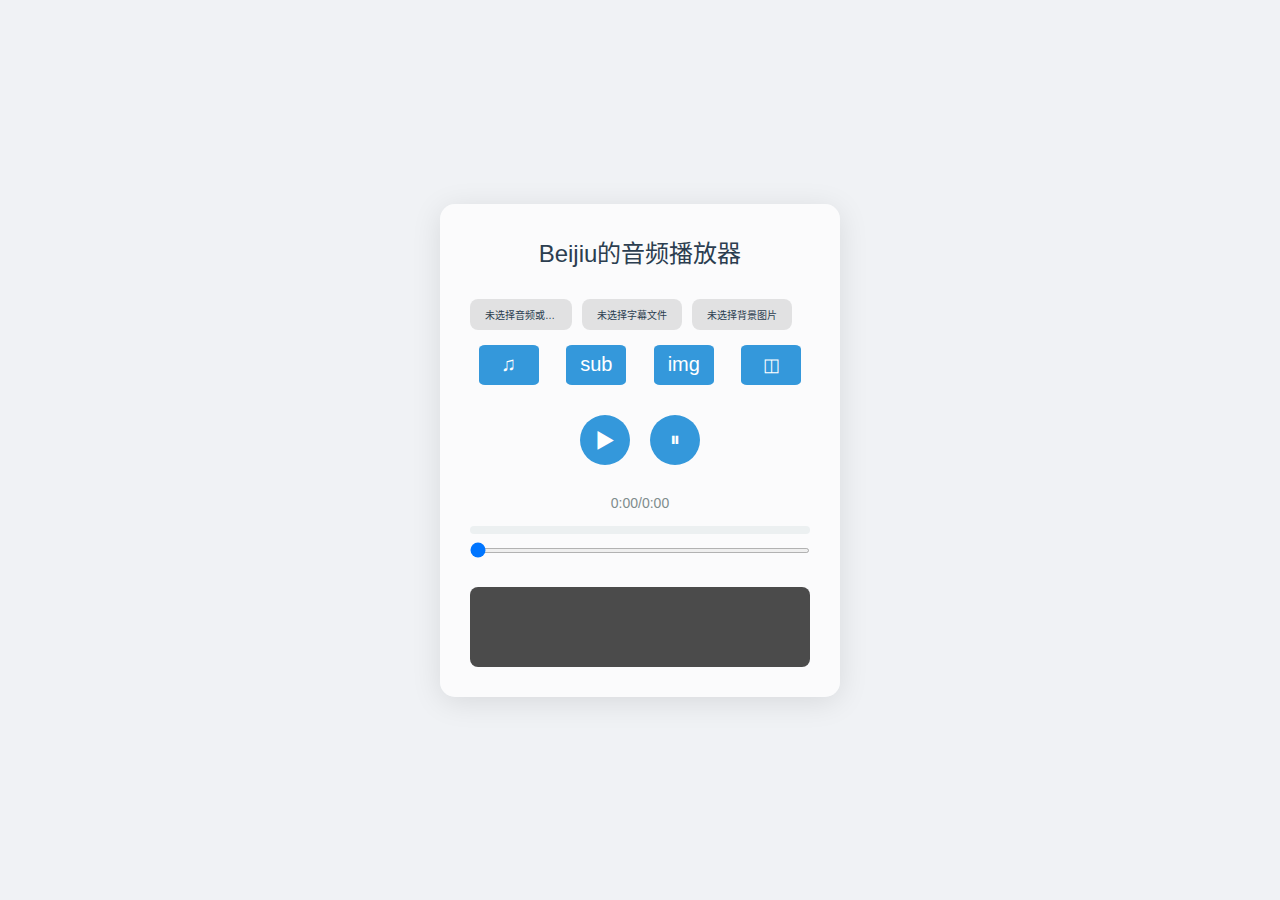
==== index.html @ 2570eae7 "create" ====
<!DOCTYPE html>
<html lang="zh-CN">
  <head>
    <meta charset="UTF-8" />
    <meta name="viewport" content="width=device-width, initial-scale=1.0" />
    <title>Beijiu的音频播放器</title>
    <link rel="stylesheet" href="styles.css" />
  </head>
  <body>
    <div class="player-container">
      <h2>Beijiu的音频播放器</h2>

      <div class="file-selection">
        <div class="file-names">
          <span class="file-name" id="media-file-name"
            >未选择音频或视频文件</span
          >
          <span class="file-name" id="subtitle-file-name">未选择字幕文件</span>
          <span class="file-name" id="background-file-name"
            >未选择背景图片</span
          >
        </div>

        <div class="file-buttons">
          <button class="file-button" id="media-file-btn">
            <span class="icon media"></span>
          </button>
          <button class="file-button" id="subtitle-file-btn">
            <span class="icon subtitle"></span>
          </button>
          <button class="file-button" id="background-file-btn">
            <span class="icon background"></span>
          </button>
          <button class="file-button" id="pip-toggle-btn">
            <span class="icon pip"></span>
          </button>
        </div>
      </div>

      <div class="player-controls">
        <button id="play">
          <span class="icon play"></span>
        </button>
        <button id="pause">
          <span class="icon pause"></span>
        </button>
      </div>

      <div class="progress-container">
        <div class="time-display">
          <span id="current-time">0:00</span> / <span id="duration">0:00</span>
        </div>
        <div class="progress-bar-container">
          <div class="progress-bar" id="progress-bar">
            <div class="progress" id="progress"></div>
          </div>
          <input type="range" id="seek-bar" min="0" max="100" value="0" />
        </div>
      </div>

      <div class="subtitle-container" id="subtitle-container"></div>
    </div>

    <input
      type="file"
      id="media-file"
      accept=".mp3,.wav,.ogg,.mp4"
      style="display: none"
    />
    <input
      type="file"
      id="subtitle-file"
      accept=".vtt,.srt"
      style="display: none"
    />
    <input
      type="file"
      id="background-file"
      accept="image/*"
      style="display: none"
    />

    <script src="script.js"></script>
  </body>
</html>
---- styles.css ----
* {
  margin: 0;
  padding: 0;
  box-sizing: border-box;
  font-family: "Segoe UI", Tahoma, Geneva, Verdana, sans-serif;
}

body {
  background-color: #f0f2f5;
  display: flex;
  justify-content: center;
  align-items: center;
  min-height: 100vh;
  padding: 20px;
}

.player-container {
  width: 100%;
  max-width: 400px;
  background-color: rgba(255, 255, 255, 0.7);
  border-radius: 15px;
  box-shadow: 0 5px 30px rgba(0, 0, 0, 0.1);
  padding: 30px;
  transition: all 0.3s ease;
  position: relative;
  aspect-ratio: 5/3;
}

h2 {
  text-align: center;
  margin-bottom: 30px;
  color: #2c3e50;
  font-weight: 100;
}

.file-selection {
  margin-bottom: 30px;
}

.file-names {
  display: flex;
  flex-wrap: wrap;
  gap: 10px;
  margin-bottom: 15px;
}

.file-name {
  padding: 8px 15px;
  background-color: rgba(0, 0, 0, 0.1);
  border-radius: 8px;
  font-size: 10px;
  color: #2c3e50;
  max-width: calc(33% - 10px);
  overflow: hidden;
  text-overflow: ellipsis;
  white-space: nowrap;
}

.file-buttons {
  display: flex;
  gap: 10px;
  flex-wrap: wrap;
  justify-content: space-around;
}

.file-button {
  padding: 10px;
  background-color: #3498db;
  color: white;
  border: none;
  border-radius: 10%;
  cursor: pointer;
  transition: all 0.3s ease;
  width: 60px;
  height: 40px;
  display: flex;
  align-items: center;
  justify-content: center;
}

.file-button:hover {
  background-color: #2980b9;
  transform: translateY(-2px);
  box-shadow: 0 5px 15px rgba(0, 0, 0, 0.1);
}

.player-controls {
  display: flex;
  justify-content: center;
  gap: 20px;
  margin-bottom: 30px;
}

.player-controls button {
  padding: 12px;
  background-color: #3498db;
  color: white;
  border: none;
  border-radius: 50%;
  cursor: pointer;
  transition: all 0.3s ease;
  width: 50px;
  height: 50px;
  display: flex;
  align-items: center;
  justify-content: center;
}

.player-controls button:hover {
  background-color: #2980b9;
  transform: translateY(-2px);
  box-shadow: 0 5px 15px rgba(0, 0, 0, 0.1);
}

.progress-container {
  margin-bottom: 30px;
}

.time-display {
  display: flex;
  justify-content: center;
  margin-bottom: 15px;
  font-size: 14px;
  color: #7f8c8d;
}

.progress-bar-container {
  position: relative;
}

.progress-bar {
  height: 8px;
  background-color: #ecf0f1;
  border-radius: 4px;
  overflow: hidden;
  margin-bottom: 5px;
}

.progress {
  height: 100%;
  background-color: #3498db;
  width: 0%;
  transition: width 0.1s linear;
}

#seek-bar {
  width: 100%;
  height: 5px;
}

.subtitle-container {
  height: 80px;
  background-color: rgba(0, 0, 0, 0.7);
  color: white;
  display: flex;
  align-items: center;
  justify-content: center;
  font-size: 19px;
  border-radius: 8px;
  padding: 0 20px;
  overflow: hidden;
  text-align: center;
  line-height: 1.5;
}

.icon {
  font-size: 20px;
}

.play::before {
  content: "▶";
}

.pause::before {
  content: "⏸";
}

.pip::before {
  content: "◫";
  font-size: 18px;
}

.subtitle::before {
  content: "sub";
}

.media::before {
  content: "♫";
}

.background::before {
  content: "img";
}

/* 透明样式 */
.transparent-style {
  background-color: rgba(255, 255, 255, 0) !important;
  box-shadow: none !important;
}

.transparent-style .file-button,
.transparent-style .player-controls button {
  background-color: transparent !important;
  color: black !important;
  border: 1px solid black !important;
}

.transparent-style .file-name {
  background-color: rgba(0, 0, 0, 0.1) !important;
  color: black !important;
}

.transparent-style h1,
.transparent-style .time-display,
.transparent-style .subtitle-container {
  color: black !important;
}

.transparent-style .subtitle-container {
  background-color: rgba(0, 0, 0, 0.014) !important;
  border: 1px solid black !important;
}

.transparent-style .progress-bar {
  background-color: rgba(236, 240, 241, 0.5) !important;
}

.transparent-style .progress {
  background-color: black !important;
}
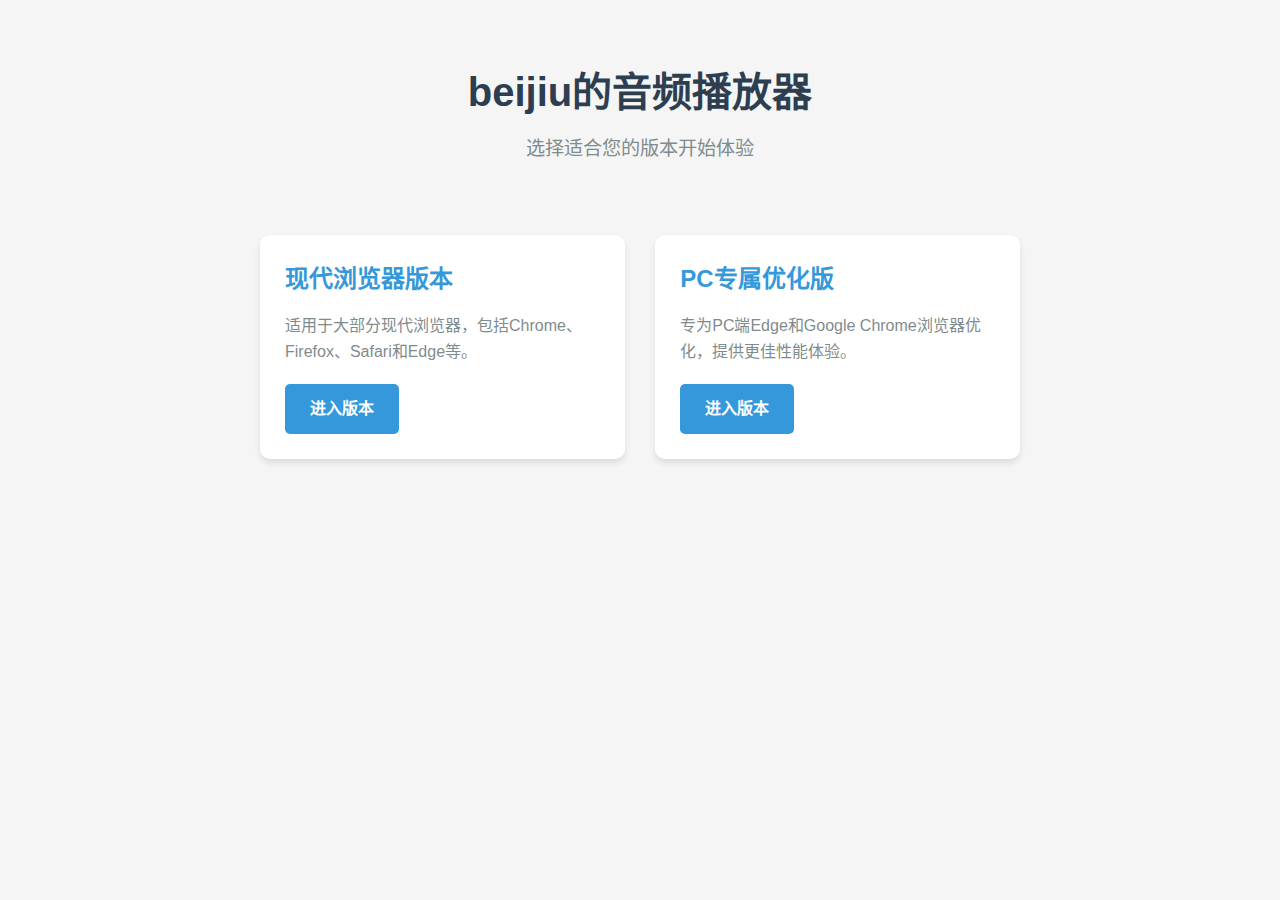
==== commit b9b5f5e7: "Add different versions" ====
--- a/index.html
+++ b/index.html
@@ -3,83 +3,125 @@
   <head>
     <meta charset="UTF-8" />
     <meta name="viewport" content="width=device-width, initial-scale=1.0" />
-    <title>Beijiu的音频播放器</title>
-    <link rel="stylesheet" href="styles.css" />
+    <title>beijiu的音频播放器</title>
+    <style>
+      * {
+        margin: 0;
+        padding: 0;
+        box-sizing: border-box;
+        font-family: "Arial", sans-serif;
+      }
+
+      body {
+        background-color: #f5f5f5;
+        color: #333;
+        line-height: 1.6;
+      }
+
+      .container {
+        max-width: 800px;
+        margin: 0 auto;
+        padding: 20px;
+      }
+
+      header {
+        text-align: center;
+        padding: 40px 0;
+      }
+
+      h1 {
+        font-size: 2.5rem;
+        color: #2c3e50;
+        margin-bottom: 10px;
+      }
+
+      .subtitle {
+        font-size: 1.2rem;
+        color: #7f8c8d;
+        margin-bottom: 30px;
+      }
+
+      .links-container {
+        display: flex;
+        flex-direction: column;
+        gap: 30px;
+      }
+
+      .link-card {
+        background-color: white;
+        border-radius: 10px;
+        padding: 25px;
+        box-shadow: 0 4px 6px rgba(0, 0, 0, 0.1);
+        transition: transform 0.3s ease, box-shadow 0.3s ease;
+      }
+
+      .link-card:hover {
+        transform: translateY(-5px);
+        box-shadow: 0 6px 12px rgba(0, 0, 0, 0.15);
+      }
+
+      .link-title {
+        font-size: 1.5rem;
+        color: #3498db;
+        margin-bottom: 15px;
+      }
+
+      .link-description {
+        color: #7f8c8d;
+        margin-bottom: 20px;
+      }
+
+      .link-button {
+        display: inline-block;
+        background-color: #3498db;
+        color: white;
+        padding: 12px 25px;
+        border-radius: 5px;
+        text-decoration: none;
+        font-weight: bold;
+        transition: background-color 0.3s ease;
+      }
+
+      .link-button:hover {
+        background-color: #2980b9;
+      }
+
+      @media (min-width: 768px) {
+        .links-container {
+          flex-direction: row;
+          justify-content: space-between;
+        }
+
+        .link-card {
+          width: 48%;
+        }
+      }
+    </style>
   </head>
   <body>
-    <div class="player-container">
-      <h2>Beijiu的音频播放器</h2>
+    <div class="container">
+      <header>
+        <h1>beijiu的音频播放器</h1>
+        <p class="subtitle">选择适合您的版本开始体验</p>
+      </header>
 
-      <div class="file-selection">
-        <div class="file-names">
-          <span class="file-name" id="media-file-name"
-            >未选择音频或视频文件</span
-          >
-          <span class="file-name" id="subtitle-file-name">未选择字幕文件</span>
-          <span class="file-name" id="background-file-name"
-            >未选择背景图片</span
-          >
+      <div class="links-container">
+        <div class="link-card">
+          <h2 class="link-title">现代浏览器版本</h2>
+          <p class="link-description">
+            适用于大部分现代浏览器，包括Chrome、Firefox、Safari和Edge等。
+          </p>
+          <a href="./main/index.html" class="link-button">进入版本</a>
         </div>
 
-        <div class="file-buttons">
-          <button class="file-button" id="media-file-btn">
-            <span class="icon media"></span>
-          </button>
-          <button class="file-button" id="subtitle-file-btn">
-            <span class="icon subtitle"></span>
-          </button>
-          <button class="file-button" id="background-file-btn">
-            <span class="icon background"></span>
-          </button>
-          <button class="file-button" id="pip-toggle-btn">
-            <span class="icon pip"></span>
-          </button>
+        <div class="link-card">
+          <h2 class="link-title">PC专属优化版</h2>
+          <p class="link-description">
+            专为PC端Edge和Google Chrome浏览器优化，提供更佳性能体验。
+          </p>
+          <a href="./test/index.html" class="link-button">进入版本</a>
         </div>
       </div>
-
-      <div class="player-controls">
-        <button id="play">
-          <span class="icon play"></span>
-        </button>
-        <button id="pause">
-          <span class="icon pause"></span>
-        </button>
-      </div>
-
-      <div class="progress-container">
-        <div class="time-display">
-          <span id="current-time">0:00</span> / <span id="duration">0:00</span>
-        </div>
-        <div class="progress-bar-container">
-          <div class="progress-bar" id="progress-bar">
-            <div class="progress" id="progress"></div>
-          </div>
-          <input type="range" id="seek-bar" min="0" max="100" value="0" />
-        </div>
-      </div>
-
-      <div class="subtitle-container" id="subtitle-container"></div>
     </div>
-
-    <input
-      type="file"
-      id="media-file"
-      accept=".mp3,.wav,.ogg,.mp4"
-      style="display: none"
-    />
-    <input
-      type="file"
-      id="subtitle-file"
-      accept=".vtt,.srt"
-      style="display: none"
-    />
-    <input
-      type="file"
-      id="background-file"
-      accept="image/*"
-      style="display: none"
-    />
-
-    <script src="script.js"></script>
   </body>
 </html>
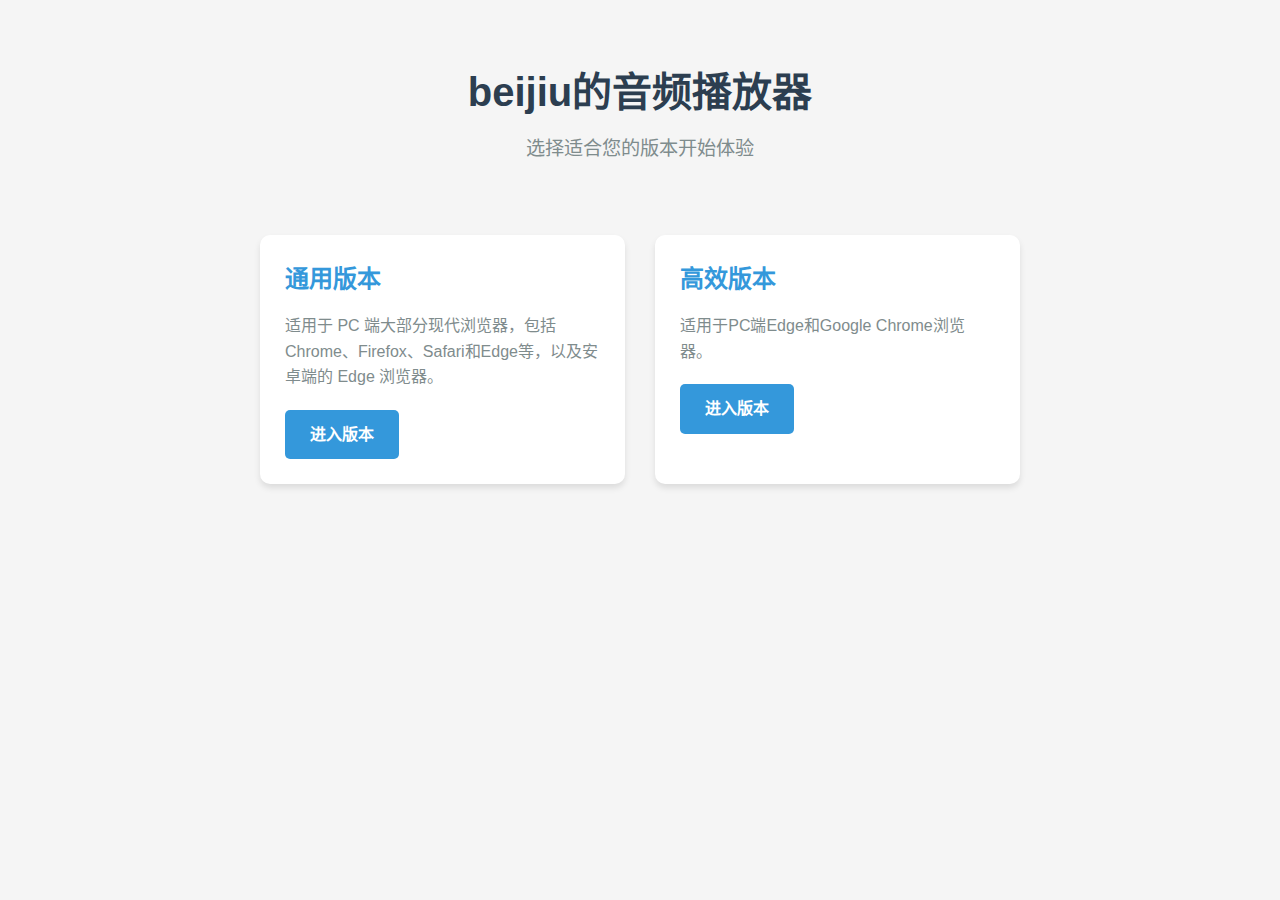
==== commit 3446ce0e: "update" ====
--- a/index.html
+++ b/index.html
@@ -107,18 +107,18 @@
 
       <div class="links-container">
         <div class="link-card">
-          <h2 class="link-title">现代浏览器版本</h2>
+          <h2 class="link-title">通用版本</h2>
           <p class="link-description">
-            适用于大部分现代浏览器，包括Chrome、Firefox、Safari和Edge等。
+            适用于 PC
+            端大部分现代浏览器，包括Chrome、Firefox、Safari和Edge等，以及安卓端的
+            Edge 浏览器。
           </p>
           <a href="./main/index.html" class="link-button">进入版本</a>
         </div>
 
         <div class="link-card">
-          <h2 class="link-title">PC专属优化版</h2>
-          <p class="link-description">
-            专为PC端Edge和Google Chrome浏览器优化，提供更佳性能体验。
-          </p>
+          <h2 class="link-title">高效版本</h2>
+          <p class="link-description">适用于PC端Edge和Google Chrome浏览器。</p>
           <a href="./test/index.html" class="link-button">进入版本</a>
         </div>
       </div>
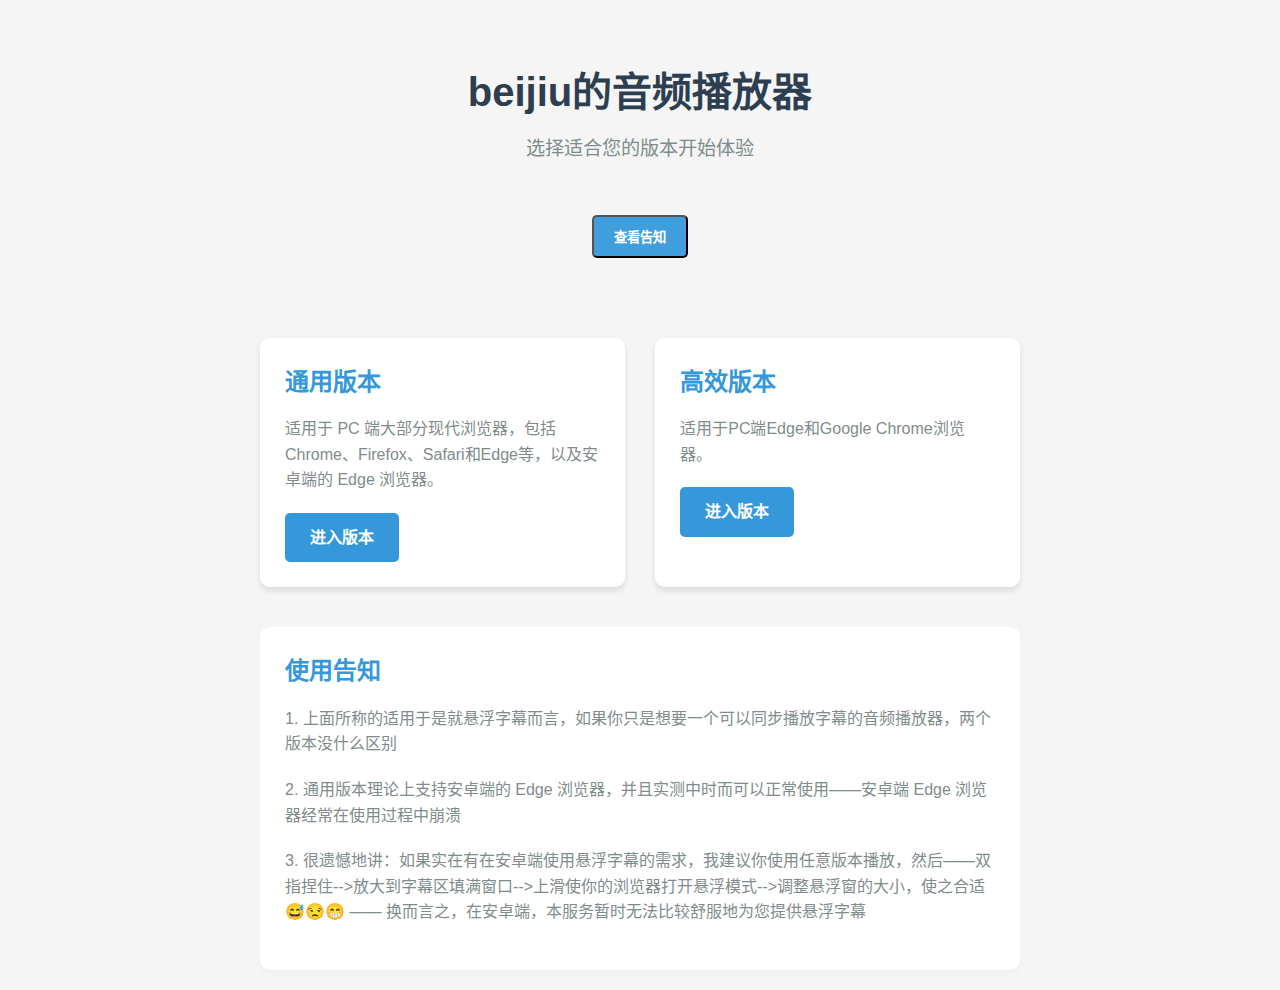
==== commit eb156025: "add description" ====
--- a/index.html
+++ b/index.html
@@ -41,10 +41,47 @@
         margin-bottom: 30px;
       }
 
+      .notice-button {
+        display: inline-block;
+        background-color: #3498dbf0;
+        color: white;
+        padding: 10px 20px;
+        border-radius: 5px;
+        text-decoration: none;
+        font-weight: bold;
+        margin-top: 20px;
+        transition: background-color 0.3s ease;
+        cursor: pointer;
+      }
+
+      .notice-button:hover {
+        background-color: #0e694c;
+      }
+
+      .notice-container {
+        margin-top: 40px;
+        background-color: white;
+        border-radius: 10px;
+        padding: 25px;
+        box-shadow: 0 4px 6px rgba(0, 0, 0, 0.024);
+      }
+
+      .notice-title {
+        font-size: 1.5rem;
+        color: #3498db;
+        margin-bottom: 15px;
+      }
+
+      .notice-content {
+        color: #7f8c8d;
+        margin-bottom: 20px;
+      }
+
       .links-container {
         display: flex;
         flex-direction: column;
         gap: 30px;
+        margin-top: 40px;
       }
 
       .link-card {
@@ -103,6 +140,9 @@
       <header>
         <h1>beijiu的音频播放器</h1>
         <p class="subtitle">选择适合您的版本开始体验</p>
+        <button class="notice-button" onclick="scrollToNotice()">
+          查看告知
+        </button>
       </header>
 
       <div class="links-container">
@@ -122,6 +162,32 @@
           <a href="./test/index.html" class="link-button">进入版本</a>
         </div>
       </div>
+
+      <div class="notice-container" id="noticeContainer">
+        <h2 class="notice-title">使用告知</h2>
+        <p class="notice-content">
+          1.
+          上面所称的适用于是就悬浮字幕而言，如果你只是想要一个可以同步播放字幕的音频播放器，两个版本没什么区别
+        </p>
+        <p class="notice-content">
+          2. 通用版本理论上支持安卓端的 Edge
+          浏览器，并且实测中时而可以正常使用——安卓端 Edge
+          浏览器经常在使用过程中崩溃
+        </p>
+        <p class="notice-content">
+          3.
+          很遗憾地讲：如果实在有在安卓端使用悬浮字幕的需求，我建议你使用任意版本播放，然后——双指捏住-->放大到字幕区填满窗口-->上滑使你的浏览器打开悬浮模式-->调整悬浮窗的大小，使之合适😅😒😁
+          —— 换而言之，在安卓端，本服务暂时无法比较舒服地为您提供悬浮字幕
+        </p>
+      </div>
     </div>
+
+    <script>
+      function scrollToNotice() {
+        document
+          .getElementById("noticeContainer")
+          .scrollIntoView({ behavior: "smooth" });
+      }
+    </script>
   </body>
 </html>
